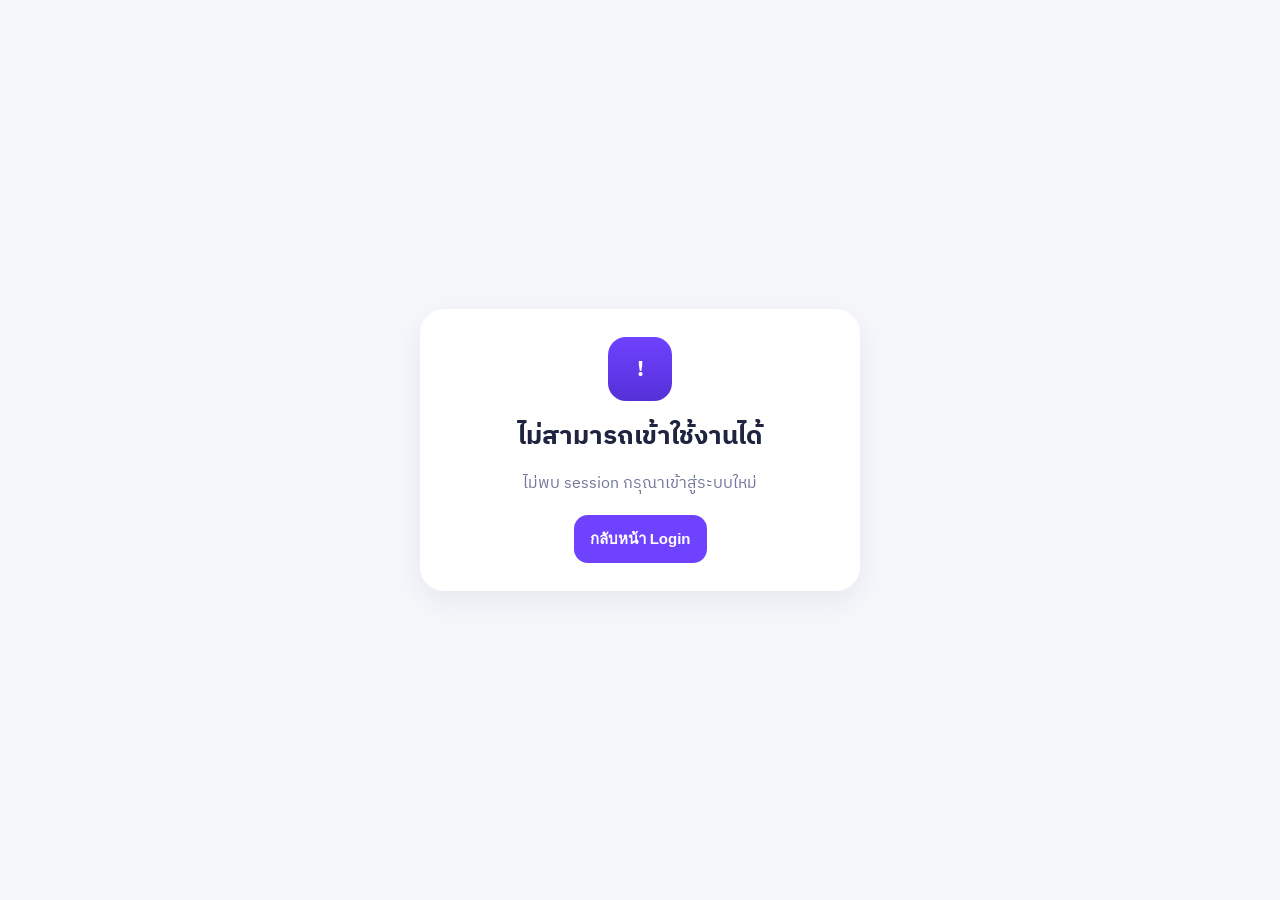
==== public/dashboard.html @ f9506eca "Add files via upload" ====
<!DOCTYPE html>
<html lang="th">
<head>
  <meta charset="UTF-8">
  <meta name="viewport" content="width=device-width, initial-scale=1">
  <title>รายงานข้อมูลการเผยแพร่งานวิจัย</title>

  <link rel="preconnect" href="https://fonts.googleapis.com">
  <link rel="preconnect" href="https://fonts.gstatic.com" crossorigin>
  <link href="https://fonts.googleapis.com/css2?family=IBM+Plex+Sans+Thai:wght@400;500;600;700&display=swap" rel="stylesheet">

    <link rel="stylesheet" href="styles.css?v=3">
</head>
<body>

  <div id="loadingOverlay" class="loading-overlay">
    <div class="loader-box">
      <div class="spinner"></div>
      <div class="loader-title">กำลังโหลดระบบ</div>
      <div class="loader-subtitle">กรุณารอสักครู่...</div>
    </div>
  </div>

  <div id="denyView" class="center-view hidden">
    <div class="auth-card">
      <div class="auth-badge">!</div>
      <div class="auth-title">ไม่สามารถเข้าใช้งานได้</div>
      <div id="denyMessage" class="deny-message">-</div>
      <div class="auth-actions">
        <button class="primary-btn" type="button" onclick="goLogin()">กลับหน้า Login</button>
      </div>
    </div>
  </div>

  <div id="dashboardView" class="hidden">
    <div class="app-shell">
      <aside class="sidebar">
        <div class="brand">
  		<div class="brand-image-box"><img src="logo.png" alt="RU Logo" class="brand-image">
  		</div>

  		<div class="brand-text">
    			<div class="brand-title">คณะพยาบาลศาสตร์</div>
    			<div class="brand-subtitle">Faculty of Nursing</div>
			<div class="brand-subtitle">Ramkhamhaeng University</div>
  		</div>
	</div>

        <div class="user-card">
          <div class="user-name" id="userName">-</div>
          <div class="user-email" id="userEmail">-</div>
          <div class="user-role" id="userRole">-</div>
        </div>

        <nav class="menu" id="dynamicMenu"></nav>

        <div class="menu fixed-menu">
          <button class="menu-btn" type="button" onclick="refreshCurrentReport()">⟳ รีเฟรชรายงาน</button>
          <button class="menu-btn" type="button" onclick="logoutNow()">🚪 ออกจากระบบ</button>
        </div>
      </aside>

      <main class="main">
        <header class="topbar">
          <div>
            <div class="page-title">Dashboard รายงานข้อมูลการเผยแพร่งานวิจัย</div>
            <div class="page-subtitle">รายงานจะแสดงตาม ROLE จากระบบของคุณ</div>
          </div>
        </header>

        <section class="cards-row">
          <div class="info-card">
            <div class="info-label">ชื่อผู้ใช้</div>
            <div class="info-value" id="summaryName">-</div>
          </div>
          <div class="info-card">
            <div class="info-label">สิทธิ์</div>
            <div class="info-value" id="summaryRole">-</div>
          </div>
          <div class="info-card">
            <div class="info-label">เวลาโหลดระบบ</div>
            <div class="info-value" id="summaryTime">-</div>
          </div>
        </section>

        <section class="content-card">
          <div class="content-header">
            <div>
              <div class="content-title" id="reportTitle">รายงาน</div>
              <div class="content-subtitle" id="reportSubtitle">-</div>
            </div>
          </div>

          <div class="iframe-note" id="iframeNote">กำลังเตรียมรายงาน...</div>

          <div class="iframe-wrap hidden" id="reportFrameWrap">
            <iframe id="lookerFrame" title="Looker Studio Dashboard" src="" allowfullscreen></iframe>
          </div>

          <div class="empty-box hidden" id="emptyBox">
            ยังไม่มีรายงานสำหรับ role นี้
          </div>
        </section>
      </main>
    </div>
  </div>

  <script src="scripts.js"></script>
</body>
</html>
---- public/styles.css ----
:root{
  --bg:#f5f7fb;
  --card:#ffffff;
  --text:#1f2440;
  --muted:#70789a;
  --line:#e7eaf3;
  --primary:#6f42ff;
  --primary-dark:#5530d8;
  --soft:#f3eeff;
  --shadow:0 10px 30px rgba(39,45,77,.08);
  --radius:20px;
}

*{ box-sizing:border-box; }

html,body{
  margin:0;
  padding:0;
  font-family:'IBM Plex Sans Thai',sans-serif;
  background:var(--bg);
  color:var(--text);
}

.hidden{ display:none !important; }

.loading-overlay{
  position:fixed;
  inset:0;
  background:rgba(246,248,255,.78);
  display:flex;
  align-items:center;
  justify-content:center;
  z-index:9999;
}

.loader-box{
  width:min(92vw,360px);
  background:#fff;
  border-radius:24px;
  box-shadow:var(--shadow);
  padding:26px 22px;
  text-align:center;
}

.spinner{
  width:52px;
  height:52px;
  margin:0 auto 16px;
  border:5px solid #ebe5ff;
  border-top-color:var(--primary);
  border-radius:50%;
  animation:spin 1s linear infinite;
}

@keyframes spin{to{transform:rotate(360deg)}}

.loader-title{
  font-size:20px;
  font-weight:700;
  margin-bottom:6px;
}

.loader-subtitle{
  font-size:14px;
  color:var(--muted);
}

.center-view{
  min-height:100vh;
  display:flex;
  align-items:center;
  justify-content:center;
  padding:24px;
}

.auth-card{
  width:min(92vw,440px);
  background:#fff;
  border-radius:24px;
  box-shadow:var(--shadow);
  padding:28px 24px;
  text-align:center;
}

.auth-badge{
  width:64px;
  height:64px;
  margin:0 auto 14px;
  border-radius:18px;
  background:linear-gradient(180deg,var(--primary) 0%,var(--primary-dark) 100%);
  color:#fff;
  display:flex;
  align-items:center;
  justify-content:center;
  font-weight:700;
  font-size:22px;
}

.auth-title{
  font-size:26px;
  font-weight:700;
  margin-bottom:6px;
}

.deny-message{
  color:var(--muted);
  line-height:1.8;
  margin:12px 0 4px;
}

.auth-actions{
  display:flex;
  gap:10px;
  justify-content:center;
  margin-top:16px;
}

.primary-btn{
  border:none;
  border-radius:14px;
  padding:12px 16px;
  font-size:15px;
  font-weight:700;
  cursor:pointer;
  background:var(--primary);
  color:#fff;
}

.app-shell{
  display:flex;
  min-height:100vh;
}

.sidebar{
  width:340px;
  background:linear-gradient(180deg,var(--primary) 0%,var(--primary-dark) 100%);
  color:#fff;
  padding:22px 18px;
  display:flex;
  flex-direction:column;
  gap:16px;
  box-shadow:var(--shadow);
}

.brand{
  display:flex;
  align-items:center;
  gap:12px;
  padding:8px 4px 12px;
}

.brand-badge{
  width:54px;
  height:54px;
  border-radius:16px;
  background:rgba(255,255,255,.18);
  display:flex;
  align-items:center;
  justify-content:center;
  font-weight:700;
  font-size:18px;
}

.brand-title{
  font-size:21px;
  font-weight:700;
  line-height:1.2;
}

.brand-subtitle{
  font-size:13px;
  opacity:.92;
}

.user-card{
  background:rgba(255,255,255,.14);
  border:1px solid rgba(255,255,255,.16);
  border-radius:20px;
  padding:16px;
}

.user-name{
  font-size:18px;
  font-weight:700;
  margin-bottom:4px;
}

.user-email,.user-role{
  font-size:13px;
  opacity:.96;
  line-height:1.65;
  word-break:break-word;
}

.menu{
  display:flex;
  flex-direction:column;
  gap:10px;
}

.fixed-menu{
  margin-top:8px;
  padding-top:8px;
  border-top:1px solid rgba(255,255,255,.14);
}

.menu-btn{
  border:none;
  background:rgba(255,255,255,.10);
  color:#fff;
  padding:14px 16px;
  border-radius:16px;
  font-size:15px;
  font-weight:600;
  text-align:left;
  cursor:pointer;
  width:100%;
  transition:
    transform .08s ease,
    background .18s ease,
    box-shadow .18s ease,
    opacity .18s ease;
  box-shadow: inset 0 0 0 1px rgba(255,255,255,.08);
}

.menu-btn:hover{
  background:rgba(255,255,255,.16);
}

.menu-btn:active{
  transform:scale(.98);
  background:rgba(255,255,255,.22);
}

.menu-btn:focus-visible{
  outline:none;
  box-shadow:
    0 0 0 3px rgba(255,255,255,.22),
    inset 0 0 0 1px rgba(255,255,255,.16);
}

.menu-btn.active{
  background:#fff;
  color:var(--primary);
  box-shadow:0 10px 24px rgba(0,0,0,.14);
}

.menu-btn.clicked{
  transform:scale(.98);
  background:rgba(255,255,255,.22);
}

.main{
  flex:1;
  padding:24px;
  min-width:0;
}

.topbar{
  margin-bottom:18px;
}

.page-title{
  font-size:28px;
  font-weight:700;
  line-height:1.2;
}

.page-subtitle{
  font-size:14px;
  color:var(--muted);
  margin-top:6px;
}

.cards-row{
  display:grid;
  grid-template-columns:repeat(3,minmax(0,1fr));
  gap:16px;
  margin-bottom:18px;
}

.info-card,.content-card{
  background:#fff;
  border:1px solid var(--line);
  border-radius:var(--radius);
  box-shadow:var(--shadow);
}

.info-card{
  padding:18px;
}

.info-label{
  font-size:13px;
  color:var(--muted);
  margin-bottom:8px;
}

.info-value{
  font-size:20px;
  font-weight:700;
}

.content-card{
  padding:18px;
}

.content-header{
  display:flex;
  align-items:flex-start;
  justify-content:space-between;
  gap:12px;
  margin-bottom:12px;
}

.content-title{
  font-size:22px;
  font-weight:700;
}

.content-subtitle{
  font-size:13px;
  color:var(--muted);
  margin-top:4px;
}

.iframe-note{
  margin-bottom:12px;
  padding:12px 14px;
  border-radius:14px;
  background:#f8f9ff;
  border:1px solid var(--line);
  color:var(--muted);
  font-size:13px;
}

.iframe-wrap{
  width:100%;
  border:1px solid var(--line);
  border-radius:18px;
  overflow:hidden;
  background:#fff;
}

#lookerFrame{
  width:100%;
  height:78vh;
  border:none;
  display:block;
  background:#fff;
}

.empty-box{
  padding:30px 20px;
  text-align:center;
  color:var(--muted);
}

@media (max-width:1080px){
  .cards-row{grid-template-columns:1fr}
}

@media (max-width:860px){
  .app-shell{flex-direction:column}
  .sidebar{width:100%}
  .main{padding:16px}
  .page-title{font-size:22px}
  #lookerFrame{height:72vh}
}

@media (max-width:640px){
  #lookerFrame{height:68vh}
}
.brand-image-box{
  width:56px;
  height:56px;
  display:flex;
  align-items:center;
  justify-content:center;
  flex-shrink:0;
}

.brand-image{
  width:100%;
  height:100%;
  object-fit:contain;
  display:block;
}
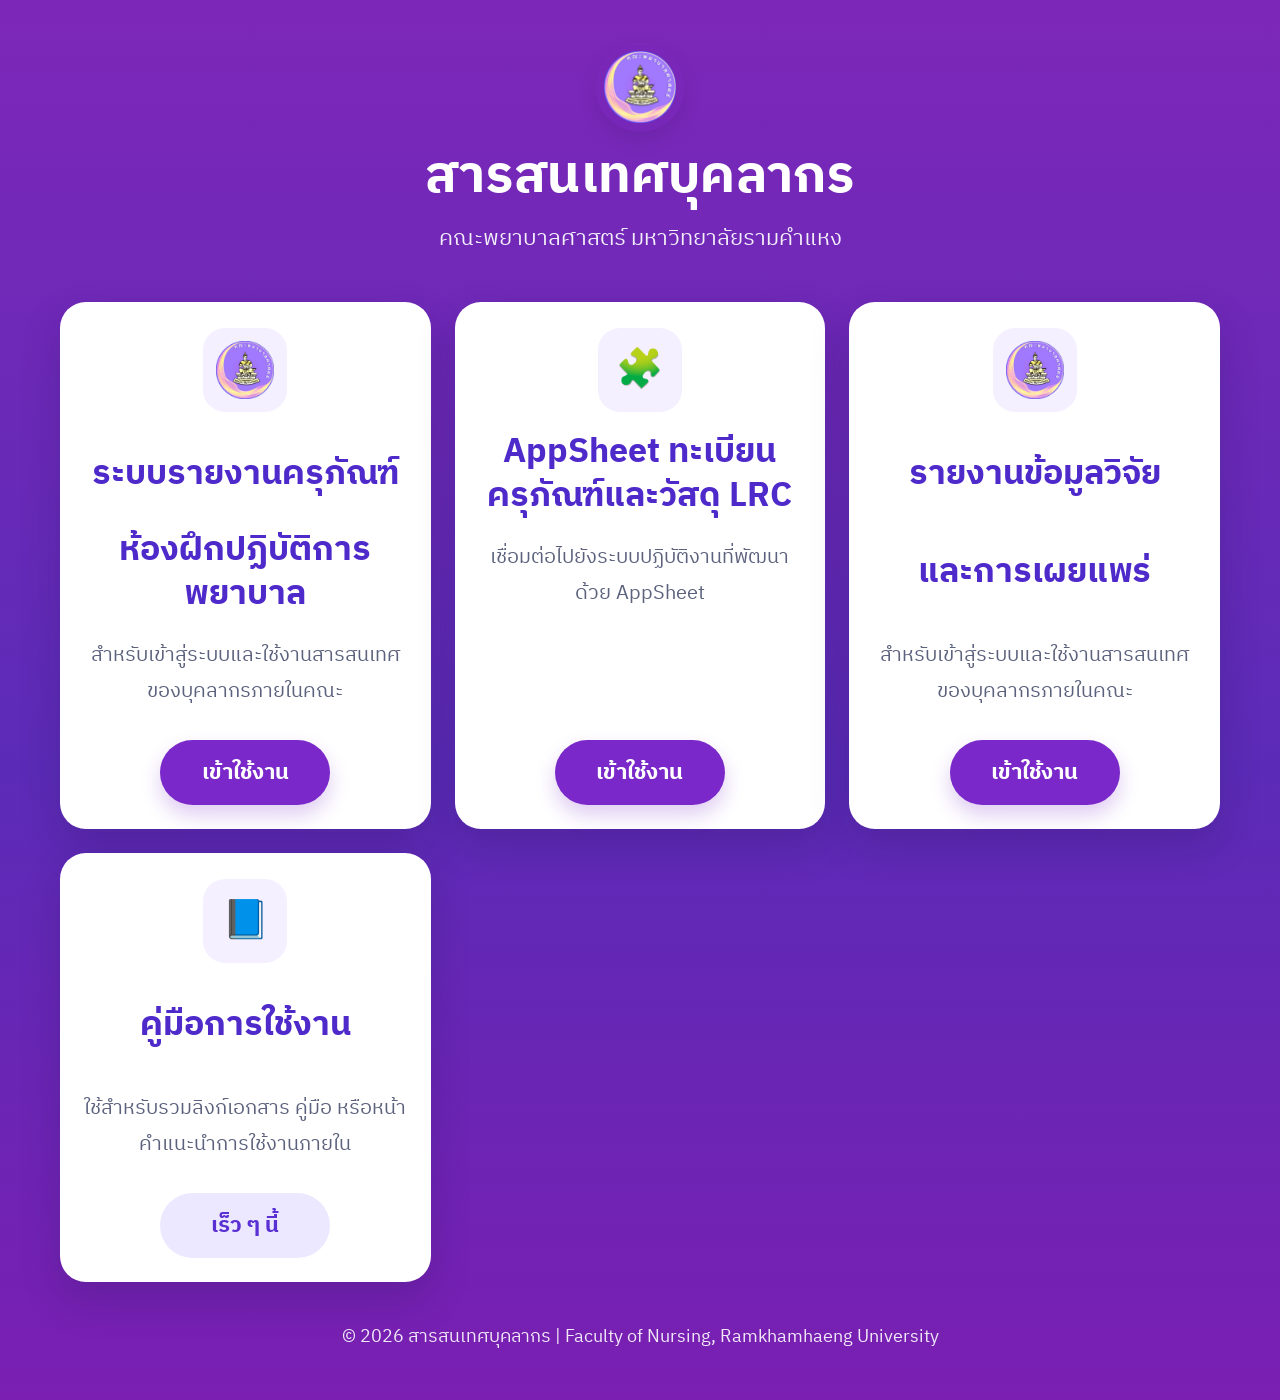
==== commit ecea16c1: "Update dashboard.html" ====
--- a/public/dashboard.html
+++ b/public/dashboard.html
@@ -3,108 +3,325 @@
 <head>
   <meta charset="UTF-8">
   <meta name="viewport" content="width=device-width, initial-scale=1">
-  <title>รายงานข้อมูลการเผยแพร่งานวิจัย</title>
-
+  <title>สารสนเทศบุคลากร</title>
   <link rel="preconnect" href="https://fonts.googleapis.com">
   <link rel="preconnect" href="https://fonts.gstatic.com" crossorigin>
   <link href="https://fonts.googleapis.com/css2?family=IBM+Plex+Sans+Thai:wght@400;500;600;700&display=swap" rel="stylesheet">
-
-    <link rel="stylesheet" href="styles.css?v=3">
+  <style>
+    *{
+      box-sizing:border-box;
+    }
+
+    body{
+      margin:0;
+      font-family:'IBM Plex Sans Thai',sans-serif;
+      background:linear-gradient(180deg,#7d27b8 0%, #5b2bb7 55%, #7a1fb2 100%);
+      min-height:100vh;
+      color:#fff;
+    }
+
+    .page{
+      width:100%;
+      max-width:1200px;
+      margin:0 auto;
+      padding:28px 20px 40px;
+    }
+
+    .hero{
+      text-align:center;
+      padding:14px 0 26px;
+    }
+
+    .hero-logo{
+      width:90px;
+      height:90px;
+      margin:0 auto 14px;
+   		border-radius:50px;  /* ทำให้ดู modern */
+  		box-shadow:0 8px 20px rgba(0,0,0,.08);
+      padding:8px;
+      display:flex;
+      align-items:center;
+      justify-content:center;
+      overflow:hidden;
+      backdrop-filter:blur(4px);
+    }
+
+    .hero-logo img{
+      width:72px;
+      height:72px;
+      object-fit:contain;
+      display:block;
+    }
+
+    .hero h1{
+      margin:0;
+      font-size:52px;
+      line-height:1.2;
+      font-weight:700;
+      letter-spacing:.2px;
+    }
+
+    .hero p{
+      margin:12px auto 0;
+      max-width:760px;
+      font-size:22px;
+      line-height:1.7;
+      color:rgba(255,255,255,.92);
+    }
+
+    .grid{
+      display:grid;
+      grid-template-columns:repeat(3,minmax(0,1fr));
+      gap:24px;
+      margin-top:18px;
+    }
+
+    .card{
+      background:#fff;
+      color:#1f2440;
+      border-radius:26px;
+      min-height:320px;
+      padding:26px 22px 24px;
+      box-shadow:0 18px 40px rgba(24,15,63,.18);
+      display:flex;
+      flex-direction:column;
+      align-items:center;
+      text-align:center;
+      justify-content:flex-start;
+    }
+
+    .card-icon{
+      width:84px;
+      height:84px;
+      border-radius:22px;
+      background:#f4f0ff;
+      display:flex;
+      align-items:center;
+      justify-content:center;
+      margin-bottom:18px;
+      font-size:38px;
+    }
+
+    .card-icon img{
+      width:58px;
+      height:58px;
+      object-fit:contain;
+      display:block;
+    }
+
+    .card-title{
+      font-size:34px;
+      line-height:1.3;
+      font-weight:700;
+      color:#4e2acb;
+      margin-bottom:10px;
+      min-height:88px;
+      display:flex;
+      align-items:center;
+      justify-content:center;
+    }
+
+    .card-desc{
+      font-size:20px;
+      line-height:1.8;
+      color:#5c627d;
+      min-height:96px;
+      display:flex;
+      align-items:center;
+      justify-content:center;
+      margin-bottom:18px;
+    }
+
+    .card-actions{
+      margin-top:auto;
+      width:100%;
+      display:flex;
+      flex-direction:column;
+      align-items:center;
+      gap:12px;
+    }
+
+    .btn{
+      display:inline-flex;
+      align-items:center;
+      justify-content:center;
+      min-width:170px;
+      padding:14px 28px;
+      border-radius:999px;
+      text-decoration:none;
+      font-size:22px;
+      font-weight:700;
+      border:none;
+      cursor:pointer;
+      transition:transform .08s ease, box-shadow .18s ease, opacity .18s ease;
+    }
+
+    .btn:hover{
+      transform:translateY(-1px);
+    }
+
+    .btn:active{
+      transform:scale(.98);
+    }
+
+    .btn-primary{
+      background:#7a28c9;
+      color:#fff;
+      box-shadow:0 10px 20px rgba(122,40,201,.24);
+    }
+
+    .btn-soft{
+      background:#ece8ff;
+      color:#5a2fd4;
+    }
+
+    .footer{
+      text-align:center;
+      padding:40px 0 8px;
+      font-size:18px;
+      color:rgba(255,255,255,.9);
+    }
+
+    @media (max-width:1080px){
+      .hero h1{
+        font-size:42px;
+      }
+
+      .hero p{
+        font-size:20px;
+      }
+
+      .grid{
+        grid-template-columns:repeat(2,minmax(0,1fr));
+      }
+    }
+
+    @media (max-width:720px){
+      .page{
+        padding:20px 16px 30px;
+      }
+
+      .hero-logo{
+        width:74px;
+        height:74px;
+      }
+
+      .hero-logo img{
+        width:58px;
+        height:58px;
+      }
+
+      .hero h1{
+        font-size:34px;
+      }
+
+      .hero p{
+        font-size:17px;
+      }
+
+      .grid{
+        grid-template-columns:1fr;
+        gap:18px;
+      }
+
+      .card{
+        min-height:auto;
+      }
+
+      .card-title{
+        font-size:28px;
+        min-height:auto;
+      }
+
+      .card-desc{
+        font-size:17px;
+        min-height:auto;
+      }
+
+      .btn{
+        min-width:150px;
+        font-size:18px;
+      }
+
+      .footer{
+        font-size:15px;
+      }
+    }
+  </style>
 </head>
 <body>
-
-  <div id="loadingOverlay" class="loading-overlay">
-    <div class="loader-box">
-      <div class="spinner"></div>
-      <div class="loader-title">กำลังโหลดระบบ</div>
-      <div class="loader-subtitle">กรุณารอสักครู่...</div>
+  <div class="page">
+    <section class="hero">
+      <div class="hero-logo">
+        <img src="logo.png" alt="ตราสัญลักษณ์คณะพยาบาลศาสตร์">
+      </div>
+      <h1>สารสนเทศบุคลากร</h1>
+      <p>คณะพยาบาลศาสตร์ มหาวิทยาลัยรามคำแหง</p>
+    </section>
+
+    <section class="grid">
+      <div class="card">
+        <div class="card-icon">
+          <img src="logo.png" alt="ตราคณะ">
+        </div>
+        <div class="card-title">ระบบรายงานครุภัณฑ์</div>
+        <div class="card-title">ห้องฝึกปฏิบัติการพยาบาล</div>
+        <div class="card-desc">
+          สำหรับเข้าสู่ระบบและใช้งานสารสนเทศของบุคลากรภายในคณะ
+        </div>
+        <div class="card-actions">
+          <a class="btn btn-primary" href="login.html">เข้าใช้งาน</a>
+        </div>
+      </div>
+
+
+      <div class="card">
+        <div class="card-icon">🧩</div>
+        <div class="card-title">AppSheet ทะเบียนครุภัณฑ์และวัสดุ LRC</div>
+        <div class="card-desc">
+          เชื่อมต่อไปยังระบบปฏิบัติงานที่พัฒนาด้วย AppSheet
+        </div>
+        <div class="card-actions">
+          <a class="btn btn-primary" href="https://www.appsheet.com/start/4d90d462-9146-4164-b100-37cb7cac85be" target="_blank" rel="noopener noreferrer">เข้าใช้งาน</a>
+        </div>
+      </div>
+
+
+
+   <div class="card">
+        <div class="card-icon">
+          <img src="logo.png" alt="ตราคณะ">
+        </div>
+        <div class="card-title">รายงานข้อมูลวิจัย</div>
+        <div class="card-title">และการเผยแพร่</div>
+        <div class="card-desc">
+          สำหรับเข้าสู่ระบบและใช้งานสารสนเทศของบุคลากรภายในคณะ
+        </div>
+        <div class="card-actions">
+           <a class="btn btn-primary" 
+                 href="https://ru-nurse-research.web.app/login.html" 
+             target="_self">
+           เข้าใช้งาน
+        </a>
+      </div>
+   </div>
+
+
+      <div class="card">
+        <div class="card-icon">📘</div>
+        <div class="card-title">คู่มือการใช้งาน</div>
+        <div class="card-desc">
+          ใช้สำหรับรวมลิงก์เอกสาร คู่มือ หรือหน้าคำแนะนำการใช้งานภายใน
+        </div>
+        <div class="card-actions">
+          <a class="btn btn-soft" href="#">เร็ว ๆ นี้</a>
+        </div>
+      </div>
+    </section>
+
+    <div class="footer">
+      © 2026 สารสนเทศบุคลากร | Faculty of Nursing, Ramkhamhaeng University
     </div>
   </div>
-
-  <div id="denyView" class="center-view hidden">
-    <div class="auth-card">
-      <div class="auth-badge">!</div>
-      <div class="auth-title">ไม่สามารถเข้าใช้งานได้</div>
-      <div id="denyMessage" class="deny-message">-</div>
-      <div class="auth-actions">
-        <button class="primary-btn" type="button" onclick="goLogin()">กลับหน้า Login</button>
-      </div>
-    </div>
-  </div>
-
-  <div id="dashboardView" class="hidden">
-    <div class="app-shell">
-      <aside class="sidebar">
-        <div class="brand">
-  		<div class="brand-image-box"><img src="logo.png" alt="RU Logo" class="brand-image">
-  		</div>
-
-  		<div class="brand-text">
-    			<div class="brand-title">คณะพยาบาลศาสตร์</div>
-    			<div class="brand-subtitle">Faculty of Nursing</div>
-			<div class="brand-subtitle">Ramkhamhaeng University</div>
-  		</div>
-	</div>
-
-        <div class="user-card">
-          <div class="user-name" id="userName">-</div>
-          <div class="user-email" id="userEmail">-</div>
-          <div class="user-role" id="userRole">-</div>
-        </div>
-
-        <nav class="menu" id="dynamicMenu"></nav>
-
-        <div class="menu fixed-menu">
-          <button class="menu-btn" type="button" onclick="refreshCurrentReport()">⟳ รีเฟรชรายงาน</button>
-          <button class="menu-btn" type="button" onclick="logoutNow()">🚪 ออกจากระบบ</button>
-        </div>
-      </aside>
-
-      <main class="main">
-        <header class="topbar">
-          <div>
-            <div class="page-title">Dashboard รายงานข้อมูลการเผยแพร่งานวิจัย</div>
-            <div class="page-subtitle">รายงานจะแสดงตาม ROLE จากระบบของคุณ</div>
-          </div>
-        </header>
-
-        <section class="cards-row">
-          <div class="info-card">
-            <div class="info-label">ชื่อผู้ใช้</div>
-            <div class="info-value" id="summaryName">-</div>
-          </div>
-          <div class="info-card">
-            <div class="info-label">สิทธิ์</div>
-            <div class="info-value" id="summaryRole">-</div>
-          </div>
-          <div class="info-card">
-            <div class="info-label">เวลาโหลดระบบ</div>
-            <div class="info-value" id="summaryTime">-</div>
-          </div>
-        </section>
-
-        <section class="content-card">
-          <div class="content-header">
-            <div>
-              <div class="content-title" id="reportTitle">รายงาน</div>
-              <div class="content-subtitle" id="reportSubtitle">-</div>
-            </div>
-          </div>
-
-          <div class="iframe-note" id="iframeNote">กำลังเตรียมรายงาน...</div>
-
-          <div class="iframe-wrap hidden" id="reportFrameWrap">
-            <iframe id="lookerFrame" title="Looker Studio Dashboard" src="" allowfullscreen></iframe>
-          </div>
-
-          <div class="empty-box hidden" id="emptyBox">
-            ยังไม่มีรายงานสำหรับ role นี้
-          </div>
-        </section>
-      </main>
-    </div>
-  </div>
-
-  <script src="scripts.js"></script>
 </body>
-</html>+</html>
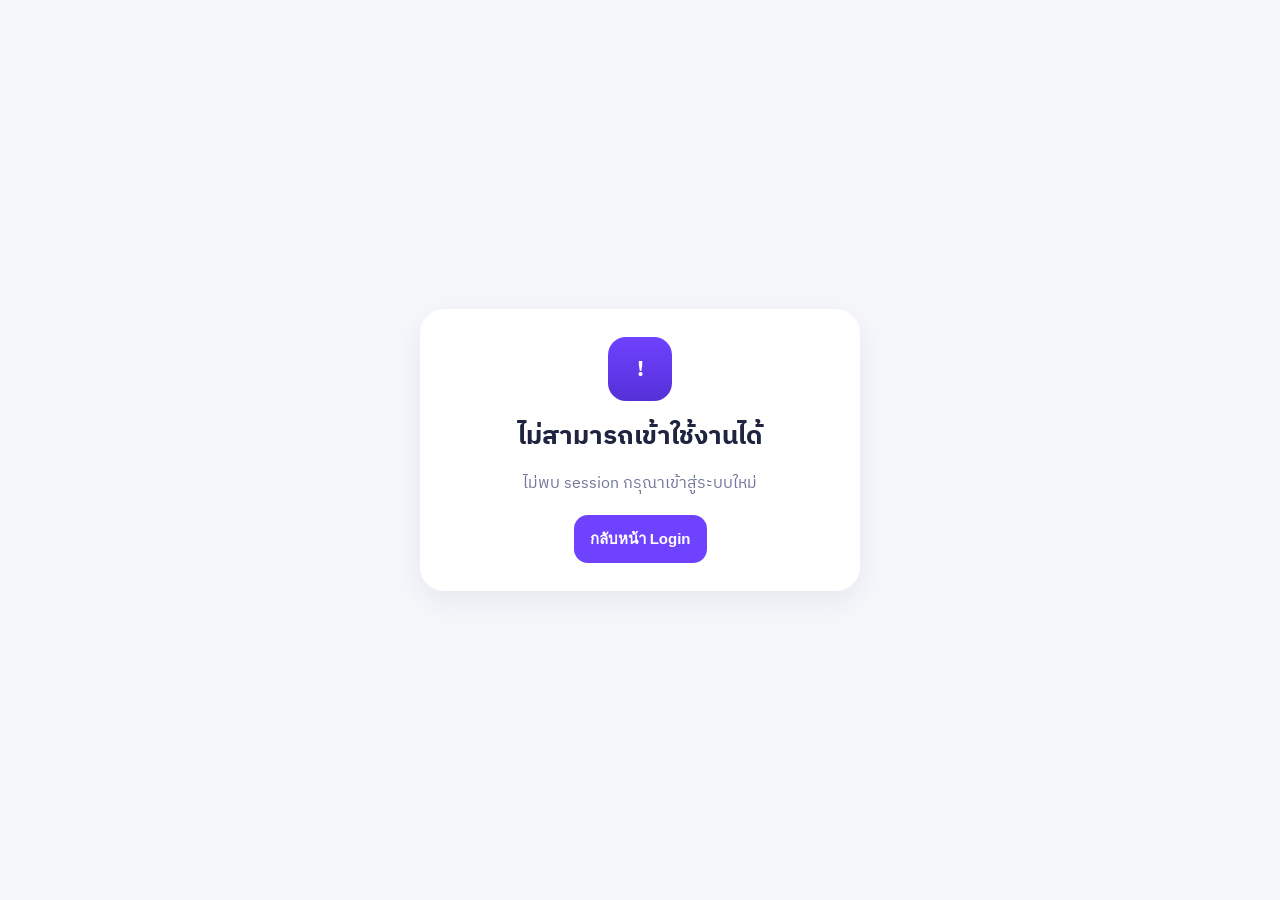
==== commit 993990ff: "Update dashboard.html" ====
--- a/public/dashboard.html
+++ b/public/dashboard.html
@@ -3,325 +3,107 @@
 <head>
   <meta charset="UTF-8">
   <meta name="viewport" content="width=device-width, initial-scale=1">
-  <title>สารสนเทศบุคลากร</title>
+  <title>รายงานข้อมูลการเผยแพร่งานวิจัย</title>
+
   <link rel="preconnect" href="https://fonts.googleapis.com">
   <link rel="preconnect" href="https://fonts.gstatic.com" crossorigin>
   <link href="https://fonts.googleapis.com/css2?family=IBM+Plex+Sans+Thai:wght@400;500;600;700&display=swap" rel="stylesheet">
-  <style>
-    *{
-      box-sizing:border-box;
-    }
 
-    body{
-      margin:0;
-      font-family:'IBM Plex Sans Thai',sans-serif;
-      background:linear-gradient(180deg,#7d27b8 0%, #5b2bb7 55%, #7a1fb2 100%);
-      min-height:100vh;
-      color:#fff;
-    }
-
-    .page{
-      width:100%;
-      max-width:1200px;
-      margin:0 auto;
-      padding:28px 20px 40px;
-    }
-
-    .hero{
-      text-align:center;
-      padding:14px 0 26px;
-    }
-
-    .hero-logo{
-      width:90px;
-      height:90px;
-      margin:0 auto 14px;
-   		border-radius:50px;  /* ทำให้ดู modern */
-  		box-shadow:0 8px 20px rgba(0,0,0,.08);
-      padding:8px;
-      display:flex;
-      align-items:center;
-      justify-content:center;
-      overflow:hidden;
-      backdrop-filter:blur(4px);
-    }
-
-    .hero-logo img{
-      width:72px;
-      height:72px;
-      object-fit:contain;
-      display:block;
-    }
-
-    .hero h1{
-      margin:0;
-      font-size:52px;
-      line-height:1.2;
-      font-weight:700;
-      letter-spacing:.2px;
-    }
-
-    .hero p{
-      margin:12px auto 0;
-      max-width:760px;
-      font-size:22px;
-      line-height:1.7;
-      color:rgba(255,255,255,.92);
-    }
-
-    .grid{
-      display:grid;
-      grid-template-columns:repeat(3,minmax(0,1fr));
-      gap:24px;
-      margin-top:18px;
-    }
-
-    .card{
-      background:#fff;
-      color:#1f2440;
-      border-radius:26px;
-      min-height:320px;
-      padding:26px 22px 24px;
-      box-shadow:0 18px 40px rgba(24,15,63,.18);
-      display:flex;
-      flex-direction:column;
-      align-items:center;
-      text-align:center;
-      justify-content:flex-start;
-    }
-
-    .card-icon{
-      width:84px;
-      height:84px;
-      border-radius:22px;
-      background:#f4f0ff;
-      display:flex;
-      align-items:center;
-      justify-content:center;
-      margin-bottom:18px;
-      font-size:38px;
-    }
-
-    .card-icon img{
-      width:58px;
-      height:58px;
-      object-fit:contain;
-      display:block;
-    }
-
-    .card-title{
-      font-size:34px;
-      line-height:1.3;
-      font-weight:700;
-      color:#4e2acb;
-      margin-bottom:10px;
-      min-height:88px;
-      display:flex;
-      align-items:center;
-      justify-content:center;
-    }
-
-    .card-desc{
-      font-size:20px;
-      line-height:1.8;
-      color:#5c627d;
-      min-height:96px;
-      display:flex;
-      align-items:center;
-      justify-content:center;
-      margin-bottom:18px;
-    }
-
-    .card-actions{
-      margin-top:auto;
-      width:100%;
-      display:flex;
-      flex-direction:column;
-      align-items:center;
-      gap:12px;
-    }
-
-    .btn{
-      display:inline-flex;
-      align-items:center;
-      justify-content:center;
-      min-width:170px;
-      padding:14px 28px;
-      border-radius:999px;
-      text-decoration:none;
-      font-size:22px;
-      font-weight:700;
-      border:none;
-      cursor:pointer;
-      transition:transform .08s ease, box-shadow .18s ease, opacity .18s ease;
-    }
-
-    .btn:hover{
-      transform:translateY(-1px);
-    }
-
-    .btn:active{
-      transform:scale(.98);
-    }
-
-    .btn-primary{
-      background:#7a28c9;
-      color:#fff;
-      box-shadow:0 10px 20px rgba(122,40,201,.24);
-    }
-
-    .btn-soft{
-      background:#ece8ff;
-      color:#5a2fd4;
-    }
-
-    .footer{
-      text-align:center;
-      padding:40px 0 8px;
-      font-size:18px;
-      color:rgba(255,255,255,.9);
-    }
-
-    @media (max-width:1080px){
-      .hero h1{
-        font-size:42px;
-      }
-
-      .hero p{
-        font-size:20px;
-      }
-
-      .grid{
-        grid-template-columns:repeat(2,minmax(0,1fr));
-      }
-    }
-
-    @media (max-width:720px){
-      .page{
-        padding:20px 16px 30px;
-      }
-
-      .hero-logo{
-        width:74px;
-        height:74px;
-      }
-
-      .hero-logo img{
-        width:58px;
-        height:58px;
-      }
-
-      .hero h1{
-        font-size:34px;
-      }
-
-      .hero p{
-        font-size:17px;
-      }
-
-      .grid{
-        grid-template-columns:1fr;
-        gap:18px;
-      }
-
-      .card{
-        min-height:auto;
-      }
-
-      .card-title{
-        font-size:28px;
-        min-height:auto;
-      }
-
-      .card-desc{
-        font-size:17px;
-        min-height:auto;
-      }
-
-      .btn{
-        min-width:150px;
-        font-size:18px;
-      }
-
-      .footer{
-        font-size:15px;
-      }
-    }
-  </style>
+    <link rel="stylesheet" href="styles.css?v=3">
 </head>
 <body>
-  <div class="page">
-    <section class="hero">
-      <div class="hero-logo">
-        <img src="logo.png" alt="ตราสัญลักษณ์คณะพยาบาลศาสตร์">
+
+  <div id="loadingOverlay" class="loading-overlay">
+    <div class="loader-box">
+      <div class="spinner"></div>
+      <div class="loader-title">กำลังโหลดระบบ</div>
+      <div class="loader-subtitle">กรุณารอสักครู่...</div>
+    </div>
+  </div>
+
+  <div id="denyView" class="center-view hidden">
+    <div class="auth-card">
+      <div class="auth-badge">!</div>
+      <div class="auth-title">ไม่สามารถเข้าใช้งานได้</div>
+      <div id="denyMessage" class="deny-message">-</div>
+      <div class="auth-actions">
+        <button class="primary-btn" type="button" onclick="goLogin()">กลับหน้า Login</button>
       </div>
-      <h1>สารสนเทศบุคลากร</h1>
-      <p>คณะพยาบาลศาสตร์ มหาวิทยาลัยรามคำแหง</p>
-    </section>
+    </div>
+  </div>
 
-    <section class="grid">
-      <div class="card">
-        <div class="card-icon">
-          <img src="logo.png" alt="ตราคณะ">
+  <div id="dashboardView" class="hidden">
+    <div class="app-shell">
+      <aside class="sidebar">
+        <div class="brand">
+  		<div class="brand-image-box"><img src="logo.png" alt="RU Logo" class="brand-image">
+  		</div>
+
+  		<div class="brand-text">
+    			<div class="brand-title">คณะพยาบาลศาสตร์</div>
+    			<div class="brand-subtitle">Faculty of Nursing</div>
+			<div class="brand-subtitle">Ramkhamhaeng University</div>
+  		</div>
+	</div>
+
+        <div class="user-card">
+          <div class="user-name" id="userName">-</div>
+          <div class="user-email" id="userEmail">-</div>
+          <div class="user-role" id="userRole">-</div>
         </div>
-        <div class="card-title">ระบบรายงานครุภัณฑ์</div>
-        <div class="card-title">ห้องฝึกปฏิบัติการพยาบาล</div>
-        <div class="card-desc">
-          สำหรับเข้าสู่ระบบและใช้งานสารสนเทศของบุคลากรภายในคณะ
+
+        <nav class="menu" id="dynamicMenu"></nav>
+
+        <div class="menu fixed-menu">
+          <button class="menu-btn" type="button" onclick="refreshCurrentReport()">⟳ รีเฟรชรายงาน</button>
+          <button class="menu-btn" type="button" onclick="logoutNow()">🚪 ออกจากระบบ</button>
         </div>
-        <div class="card-actions">
-          <a class="btn btn-primary" href="login.html">เข้าใช้งาน</a>
-        </div>
-      </div>
+      </aside>
+
+      <main class="main">
+        <header class="topbar">
+          <div>
+            <div class="page-title">Dashboard รายงานข้อมูลการเผยแพร่งานวิจัย</div>
+            <div class="page-subtitle">รายงานจะแสดงตาม ROLE จากระบบของคุณ</div>
+          </div>
+        </header>
+
+        <section class="cards-row">
+          <div class="info-card">
+            <div class="info-label">ชื่อผู้ใช้</div>
+            <div class="info-value" id="summaryName">-</div>
+          </div>
+          <div class="info-card">
+            <div class="info-label">สิทธิ์</div>
+            <div class="info-value" id="summaryRole">-</div>
+          </div>
+          <div class="info-card">
+            <div class="info-label">เวลาโหลดระบบ</div>
+            <div class="info-value" id="summaryTime">-</div>
+          </div>
+        </section>
+
+        <section class="content-card">
+          <div class="content-header">
+            <div>
+              <div class="content-title" id="reportTitle">รายงาน</div>
+              <div class="content-subtitle" id="reportSubtitle">-</div>
+            </div>
+          </div>
 
 
-      <div class="card">
-        <div class="card-icon">🧩</div>
-        <div class="card-title">AppSheet ทะเบียนครุภัณฑ์และวัสดุ LRC</div>
-        <div class="card-desc">
-          เชื่อมต่อไปยังระบบปฏิบัติงานที่พัฒนาด้วย AppSheet
-        </div>
-        <div class="card-actions">
-          <a class="btn btn-primary" href="https://www.appsheet.com/start/4d90d462-9146-4164-b100-37cb7cac85be" target="_blank" rel="noopener noreferrer">เข้าใช้งาน</a>
-        </div>
-      </div>
-
-
-
-   <div class="card">
-        <div class="card-icon">
-          <img src="logo.png" alt="ตราคณะ">
-        </div>
-        <div class="card-title">รายงานข้อมูลวิจัย</div>
-        <div class="card-title">และการเผยแพร่</div>
-        <div class="card-desc">
-          สำหรับเข้าสู่ระบบและใช้งานสารสนเทศของบุคลากรภายในคณะ
-        </div>
-        <div class="card-actions">
-           <a class="btn btn-primary" 
-                 href="https://ru-nurse-research.web.app/login.html" 
-             target="_self">
-           เข้าใช้งาน
-        </a>
-      </div>
-   </div>
-
-
-      <div class="card">
-        <div class="card-icon">📘</div>
-        <div class="card-title">คู่มือการใช้งาน</div>
-        <div class="card-desc">
-          ใช้สำหรับรวมลิงก์เอกสาร คู่มือ หรือหน้าคำแนะนำการใช้งานภายใน
-        </div>
-        <div class="card-actions">
-          <a class="btn btn-soft" href="#">เร็ว ๆ นี้</a>
-        </div>
-      </div>
-    </section>
-
-    <div class="footer">
-      © 2026 สารสนเทศบุคลากร | Faculty of Nursing, Ramkhamhaeng University
+          <div class="iframe-wrap hidden" id="reportFrameWrap">
+            <iframe id="lookerFrame" title="Looker Studio Dashboard" src="" allowfullscreen></iframe>
+          </div>
+          <div class="iframe-note" id="iframeNote">กำลังเตรียมรายงาน...</div>
+          <div class="empty-box hidden" id="emptyBox">
+            ยังไม่มีรายงานสำหรับ role นี้
+          </div>
+        </section>
+      </main>
     </div>
   </div>
+
+  <script src="scripts.js"></script>
 </body>
 </html>
--- a/public/styles.css
+++ b/public/styles.css
@@ -0,0 +1,392 @@
+:root{
+  --bg:#f5f7fb;
+  --card:#ffffff;
+  --text:#1f2440;
+  --muted:#70789a;
+  --line:#e7eaf3;
+  --primary:#6f42ff;
+  --primary-dark:#5530d8;
+  --soft:#f3eeff;
+  --shadow:0 10px 30px rgba(39,45,77,.08);
+  --radius:20px;
+}
+
+*{ box-sizing:border-box; }
+
+html,body{
+  margin:0;
+  padding:0;
+  font-family:'IBM Plex Sans Thai',sans-serif;
+  background:var(--bg);
+  color:var(--text);
+}
+
+.hidden{ display:none !important; }
+
+.loading-overlay{
+  position:fixed;
+  inset:0;
+  background:rgba(246,248,255,.78);
+  display:flex;
+  align-items:center;
+  justify-content:center;
+  z-index:9999;
+}
+
+.loader-box{
+  width:min(92vw,360px);
+  background:#fff;
+  border-radius:24px;
+  box-shadow:var(--shadow);
+  padding:26px 22px;
+  text-align:center;
+}
+
+.spinner{
+  width:52px;
+  height:52px;
+  margin:0 auto 16px;
+  border:5px solid #ebe5ff;
+  border-top-color:var(--primary);
+  border-radius:50%;
+  animation:spin 1s linear infinite;
+}
+
+@keyframes spin{to{transform:rotate(360deg)}}
+
+.loader-title{
+  font-size:20px;
+  font-weight:700;
+  margin-bottom:6px;
+}
+
+.loader-subtitle{
+  font-size:14px;
+  color:var(--muted);
+}
+
+.center-view{
+  min-height:100vh;
+  display:flex;
+  align-items:center;
+  justify-content:center;
+  padding:24px;
+}
+
+.auth-card{
+  width:min(92vw,440px);
+  background:#fff;
+  border-radius:24px;
+  box-shadow:var(--shadow);
+  padding:28px 24px;
+  text-align:center;
+}
+
+.auth-badge{
+  width:64px;
+  height:64px;
+  margin:0 auto 14px;
+  border-radius:18px;
+  background:linear-gradient(180deg,var(--primary) 0%,var(--primary-dark) 100%);
+  color:#fff;
+  display:flex;
+  align-items:center;
+  justify-content:center;
+  font-weight:700;
+  font-size:22px;
+}
+
+.auth-title{
+  font-size:26px;
+  font-weight:700;
+  margin-bottom:6px;
+}
+
+.deny-message{
+  color:var(--muted);
+  line-height:1.8;
+  margin:12px 0 4px;
+}
+
+.auth-actions{
+  display:flex;
+  gap:10px;
+  justify-content:center;
+  margin-top:16px;
+}
+
+.primary-btn{
+  border:none;
+  border-radius:14px;
+  padding:12px 16px;
+  font-size:15px;
+  font-weight:700;
+  cursor:pointer;
+  background:var(--primary);
+  color:#fff;
+}
+
+.app-shell{
+  display:flex;
+  min-height:100vh;
+}
+
+.sidebar{
+  width:340px;
+  background:linear-gradient(180deg,var(--primary) 0%,var(--primary-dark) 100%);
+  color:#fff;
+  padding:22px 18px;
+  display:flex;
+  flex-direction:column;
+  gap:16px;
+  box-shadow:var(--shadow);
+}
+
+.brand{
+  display:flex;
+  align-items:center;
+  gap:12px;
+  padding:8px 4px 12px;
+}
+
+.brand-badge{
+  width:54px;
+  height:54px;
+  border-radius:16px;
+  background:rgba(255,255,255,.18);
+  display:flex;
+  align-items:center;
+  justify-content:center;
+  font-weight:700;
+  font-size:18px;
+}
+
+.brand-title{
+  font-size:21px;
+  font-weight:700;
+  line-height:1.2;
+}
+
+.brand-subtitle{
+  font-size:13px;
+  opacity:.92;
+}
+
+.user-card{
+  background:rgba(255,255,255,.14);
+  border:1px solid rgba(255,255,255,.16);
+  border-radius:20px;
+  padding:16px;
+}
+
+.user-name{
+  font-size:18px;
+  font-weight:700;
+  margin-bottom:4px;
+}
+
+.user-email,.user-role{
+  font-size:13px;
+  opacity:.96;
+  line-height:1.65;
+  word-break:break-word;
+}
+
+.menu{
+  display:flex;
+  flex-direction:column;
+  gap:10px;
+}
+
+.fixed-menu{
+  margin-top:8px;
+  padding-top:8px;
+  border-top:1px solid rgba(255,255,255,.14);
+}
+
+.menu-btn{
+  border:none;
+  background:rgba(255,255,255,.10);
+  color:#fff;
+  padding:14px 16px;
+  border-radius:16px;
+  font-size:15px;
+  font-weight:600;
+  text-align:left;
+  cursor:pointer;
+  width:100%;
+  transition:
+    transform .08s ease,
+    background .18s ease,
+    box-shadow .18s ease,
+    opacity .18s ease;
+  box-shadow: inset 0 0 0 1px rgba(255,255,255,.08);
+}
+
+.menu-btn:hover{
+  background:rgba(255,255,255,.16);
+}
+
+.menu-btn:active{
+  transform:scale(.98);
+  background:rgba(255,255,255,.22);
+}
+
+.menu-btn:focus-visible{
+  outline:none;
+  box-shadow:
+    0 0 0 3px rgba(255,255,255,.22),
+    inset 0 0 0 1px rgba(255,255,255,.16);
+}
+
+.menu-btn.active{
+  background:#fff;
+  color:var(--primary);
+  box-shadow:0 10px 24px rgba(0,0,0,.14);
+}
+
+.menu-btn.clicked{
+  transform:scale(.98);
+  background:rgba(255,255,255,.22);
+}
+
+.main{
+  flex:1;
+  padding:24px;
+  min-width:0;
+}
+
+.topbar{
+  margin-bottom:18px;
+}
+
+.page-title{
+  font-size:28px;
+  font-weight:700;
+  line-height:1.2;
+}
+
+.page-subtitle{
+  font-size:14px;
+  color:var(--muted);
+  margin-top:6px;
+}
+
+.cards-row{
+  display:grid;
+  grid-template-columns:repeat(3,minmax(0,1fr));
+  gap:16px;
+  margin-bottom:18px;
+}
+
+.info-card,.content-card{
+  background:#fff;
+  border:1px solid var(--line);
+  border-radius:var(--radius);
+  box-shadow:var(--shadow);
+}
+/* 🔽 ลดขนาด summary card */
+.cards-row{
+  gap:10px;            /* เดิม 16 */
+  margin-bottom:10px;  /* เดิม 18 */
+}
+.info-card{
+  padding:10px 12px;   /* เดิม 18 */
+  border-radius:14px;  /* ลดความโค้ง */
+}
+
+.info-label{
+  font-size:11px;      /* เดิม 13 */
+  margin-bottom:2px;
+}
+
+.info-value{
+  font-size:15px;      /* เดิม 20 */
+  font-weight:600;
+}
+
+.content-card{
+  padding:18px;
+}
+
+.content-header{
+  display:flex;
+  align-items:flex-start;
+  justify-content:space-between;
+  gap:12px;
+  margin-bottom:12px;
+}
+
+.content-title{
+  font-size:22px;
+  font-weight:700;
+}
+
+.content-subtitle{
+  font-size:13px;
+  color:var(--muted);
+  margin-top:4px;
+}
+
+.iframe-note{
+  margin-bottom:12px;
+  padding:10px 10px;
+  border-radius:14px;
+  background:#f8f9ff;
+  border:0.5px solid var(--line);
+  color:var(--muted);
+  font-size:12px;
+}
+
+.iframe-wrap{
+  width:100%;
+  border:1px solid var(--line);
+  border-radius:18px;
+  overflow:hidden;
+  background:#fff;
+}
+
+#lookerFrame{
+  width:100%;
+  height:78vh;
+  border:none;
+  display:block;
+  background:#fff;
+}
+
+.empty-box{
+  padding:30px 20px;
+  text-align:center;
+  color:var(--muted);
+}
+
+@media (max-width:1080px){
+  .cards-row{grid-template-columns:1fr}
+}
+
+@media (max-width:860px){
+  .app-shell{flex-direction:column}
+  .sidebar{width:100%}
+  .main{padding:16px}
+  .page-title{font-size:22px}
+  #lookerFrame{height:72vh}
+}
+
+@media (max-width:640px){
+  #lookerFrame{height:68vh}
+}
+.brand-image-box{
+  width:56px;
+  height:56px;
+  display:flex;
+  align-items:center;
+  justify-content:center;
+  flex-shrink:0;
+}
+
+.brand-image{
+  width:100%;
+  height:100%;
+  object-fit:contain;
+  display:block;
+}
